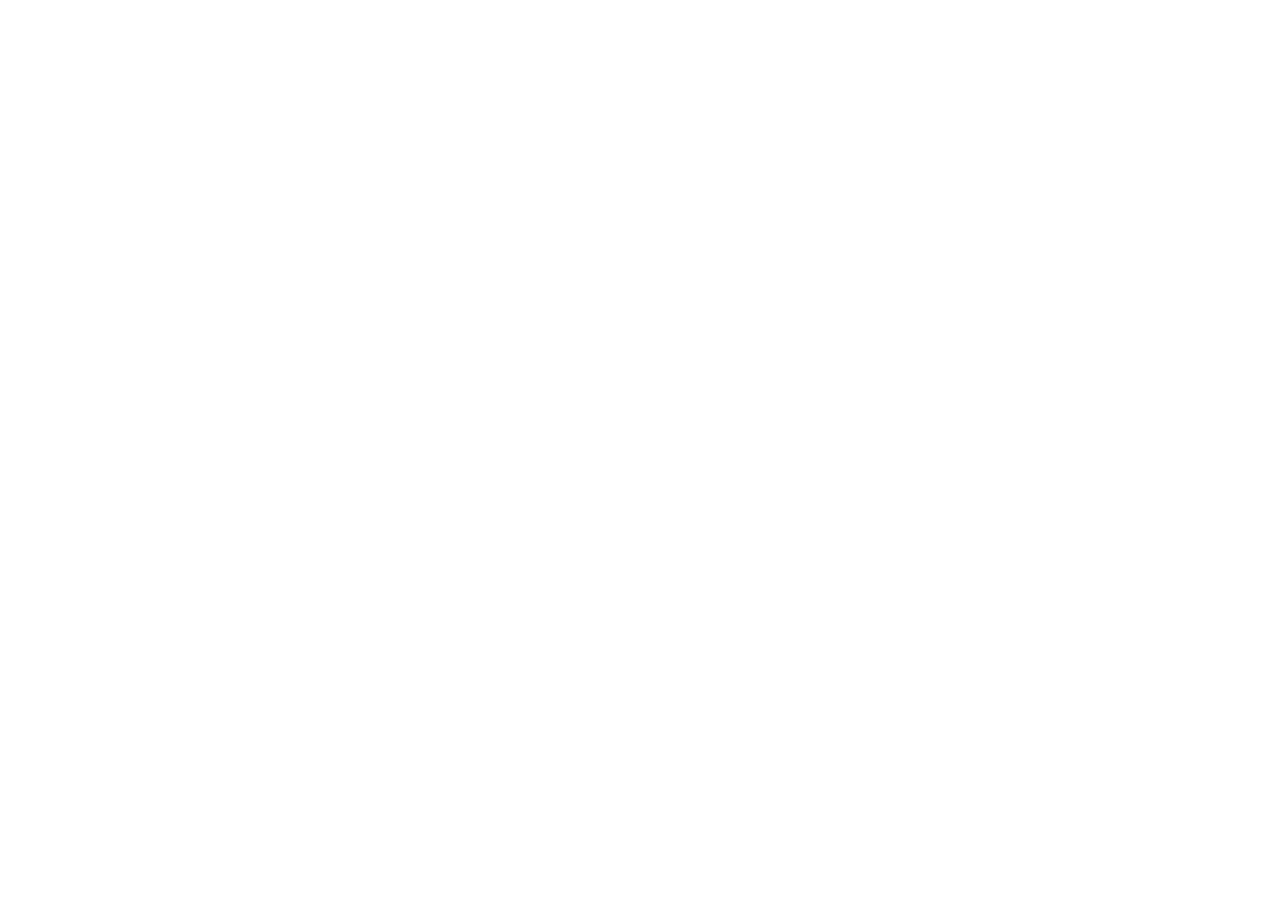
==== index.html @ 4286b196 "commit structure scalable" ====
<!DOCTYPE html>
<html lang="en">
<head>
    <meta charset="UTF-8">
    <meta name="refresh" content="0;" url="src/pages/index.html" />
    <meta name="viewport" content="width=device-width, initial-scale=1.0" />
    <title>Marcos Freitas</title>
</head>
<body>
    
</body>
</html>
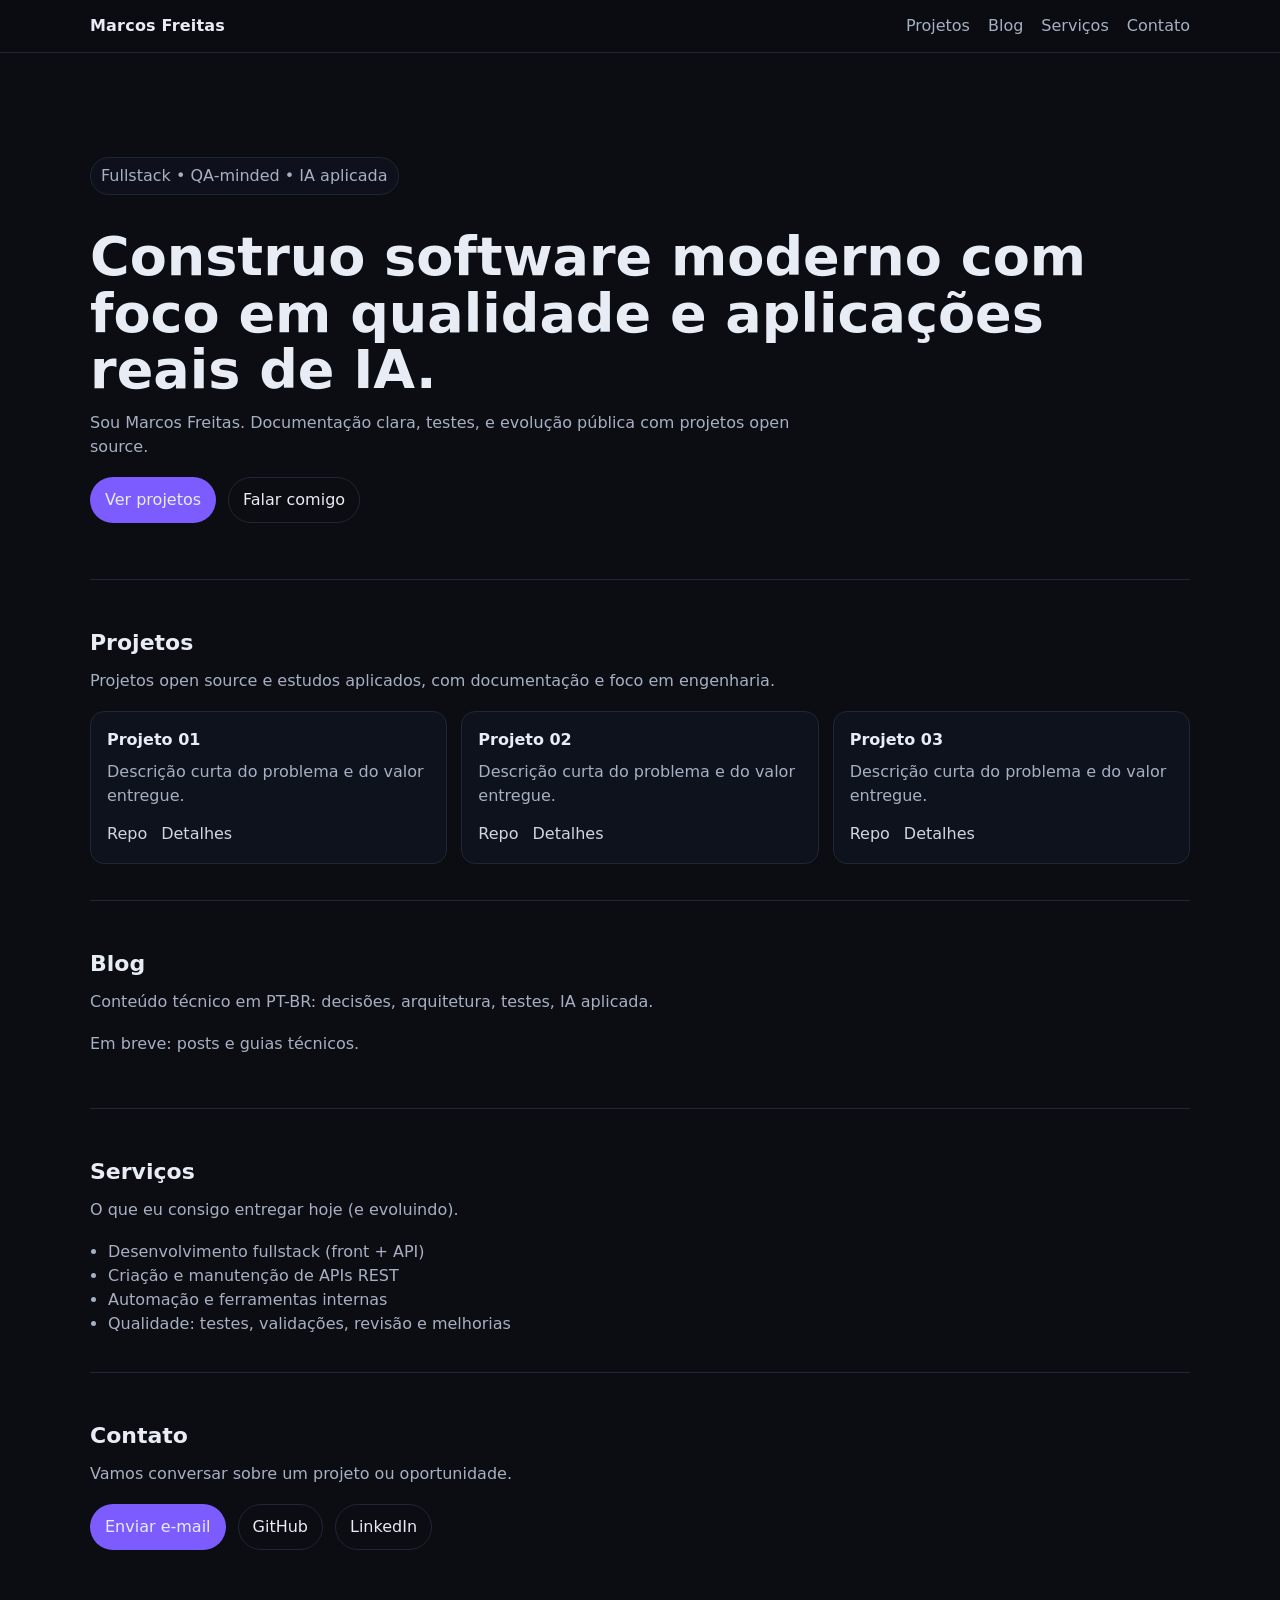
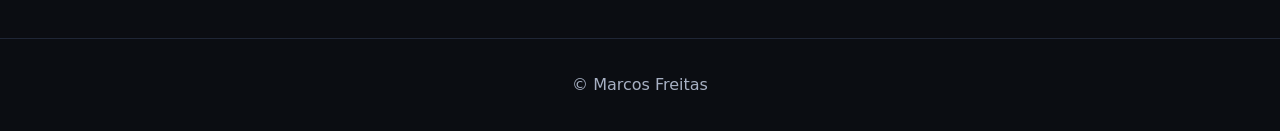
==== commit 602f60bf: "subinda de versao com nginx configurado" ====
--- a/index.html
+++ b/index.html
@@ -1,23 +1,120 @@
-<!DOCTYPE html>
-<html lang="en">
-<head>
-    <meta charset="UTF-8">
-    <meta name="refresh" content="0;" url="src/pages/index.html" />
+<!doctype html>
+<html lang="pt-br">
+  <head>
+    <meta charset="UTF-8" />
     <meta name="viewport" content="width=device-width, initial-scale=1.0" />
     <title>Marcos Freitas</title>
-</head>
-<body>
-    
-</body>
+
+    <!-- Estilos globais -->
+    <link rel="stylesheet" href="src/styles/main.css" />
+  </head>
+
+  <body>
+    <!-- Topo do site -->
+    <header class="site-header">
+      <nav class="nav">
+        <a class="brand" href="./index.html">Marcos Freitas</a>
+
+        <ul class="nav-links">
+          <li><a href="#projetos">Projetos</a></li>
+          <li><a href="#blog">Blog</a></li>
+          <li><a href="#servicos">Serviços</a></li>
+          <li><a href="#contato">Contato</a></li>
+        </ul>
+      </nav>
+    </header>
+
+    <main class="container">
+      <!-- Hero -->
+      <section class="hero">
+        <p class="tag">Fullstack • QA-minded • IA aplicada</p>
+
+        <h1 class="hero-title">
+          Construo software moderno com foco em qualidade e aplicações reais de IA.
+        </h1>
+
+        <p class="hero-subtitle">
+          Sou Marcos Freitas. Documentação clara, testes, e evolução pública com projetos open source.
+        </p>
+
+        <div class="hero-actions">
+          <a class="btn primary" href="#projetos">Ver projetos</a>
+          <a class="btn ghost" href="#contato">Falar comigo</a>
+        </div>
+      </section>
+
+      <!-- Projetos -->
+      <section id="projetos" class="section">
+        <h2>Projetos</h2>
+        <p class="section-lead">Projetos open source e estudos aplicados, com documentação e foco em engenharia.</p>
+
+        <div class="grid">
+          <article class="card">
+            <h3>Projeto 01</h3>
+            <p>Descrição curta do problema e do valor entregue.</p>
+            <div class="card-footer">
+              <a href="#" class="link">Repo</a>
+              <a href="#" class="link">Detalhes</a>
+            </div>
+          </article>
+
+          <article class="card">
+            <h3>Projeto 02</h3>
+            <p>Descrição curta do problema e do valor entregue.</p>
+            <div class="card-footer">
+              <a href="#" class="link">Repo</a>
+              <a href="#" class="link">Detalhes</a>
+            </div>
+          </article>
+
+          <article class="card">
+            <h3>Projeto 03</h3>
+            <p>Descrição curta do problema e do valor entregue.</p>
+            <div class="card-footer">
+              <a href="#" class="link">Repo</a>
+              <a href="#" class="link">Detalhes</a>
+            </div>
+          </article>
+        </div>
+      </section>
+
+      <!-- Blog -->
+      <section id="blog" class="section">
+        <h2>Blog</h2>
+        <p class="section-lead">Conteúdo técnico em PT-BR: decisões, arquitetura, testes, IA aplicada.</p>
+        <p class="muted">Em breve: posts e guias técnicos.</p>
+      </section>
+
+      <!-- Serviços -->
+      <section id="servicos" class="section">
+        <h2>Serviços</h2>
+        <p class="section-lead">O que eu consigo entregar hoje (e evoluindo).</p>
+
+        <ul class="bullets">
+          <li>Desenvolvimento fullstack (front + API)</li>
+          <li>Criação e manutenção de APIs REST</li>
+          <li>Automação e ferramentas internas</li>
+          <li>Qualidade: testes, validações, revisão e melhorias</li>
+        </ul>
+      </section>
+
+      <!-- Contato -->
+      <section id="contato" class="section">
+        <h2>Contato</h2>
+        <p class="section-lead">Vamos conversar sobre um projeto ou oportunidade.</p>
+
+        <div class="contact">
+          <a class="btn primary" href="mailto:SEU_EMAIL_AQUI">Enviar e-mail</a>
+          <a class="btn ghost" href="https://github.com/Marcosdev03" target="_blank" rel="noreferrer">GitHub</a>
+          <a class="btn ghost" href="https://www.linkedin.com/" target="_blank" rel="noreferrer">LinkedIn</a>
+        </div>
+      </section>
+    </main>
+
+    <footer class="site-footer">
+      <p>© <span id="year"></span> Marcos Freitas</p>
+    </footer>
+
+    <script src="../scripts/main.js"></script>
+  </body>
 </html>
-
-
-
-
-
-
-
-
-
-
-
--- a/src/styles/main.css
+++ b/src/styles/main.css
@@ -0,0 +1,215 @@
+:root {
+  --bg: #0b0d12;
+  --panel: #111522;
+  --text: #e8ecf5;
+  --muted: #a7b0c3;
+  --border: #1f2636;
+
+  --primary: #7c5cff;
+
+  --radius: 14px;
+  --max: 1100px;
+}
+
+* {
+  box-sizing: border-box;
+}
+
+html,
+body {
+  height: 100%;
+}
+
+body {
+  margin: 0;
+  font-family: ui-sans-serif, system-ui, -apple-system, Segoe UI, Roboto, Arial, "Noto Sans", "Helvetica Neue",
+    sans-serif;
+  background: var(--bg);
+  color: var(--text);
+  line-height: 1.5;
+}
+
+a {
+  color: inherit;
+  text-decoration: none;
+}
+
+.container {
+  width: min(var(--max), 92%);
+  margin: 0 auto;
+  padding: 32px 0 80px;
+}
+
+.site-header {
+  position: sticky;
+  top: 0;
+  background: rgba(11, 13, 18, 0.7);
+  border-bottom: 1px solid var(--border);
+  backdrop-filter: blur(10px);
+}
+
+.nav {
+  width: min(var(--max), 92%);
+  margin: 0 auto;
+  display: flex;
+  align-items: center;
+  justify-content: space-between;
+  padding: 14px 0;
+}
+
+.brand {
+  font-weight: 700;
+  letter-spacing: 0.2px;
+}
+
+.nav-links {
+  list-style: none;
+  display: flex;
+  gap: 18px;
+  margin: 0;
+  padding: 0;
+}
+
+.nav-links a {
+  color: var(--muted);
+}
+
+.nav-links a:hover {
+  color: var(--text);
+}
+
+.hero {
+  padding: 56px 0 28px;
+}
+
+.tag {
+  display: inline-block;
+  padding: 6px 10px;
+  border: 1px solid var(--border);
+  border-radius: 999px;
+  color: var(--muted);
+  background: rgba(17, 21, 34, 0.6);
+}
+
+.hero-title {
+  font-size: clamp(32px, 5vw, 54px);
+  line-height: 1.05;
+  margin: 18px 0 12px;
+}
+
+.hero-subtitle {
+  max-width: 70ch;
+  color: var(--muted);
+  margin: 0 0 18px;
+}
+
+.hero-actions {
+  display: flex;
+  gap: 12px;
+  flex-wrap: wrap;
+}
+
+.section {
+  padding: 46px 0 8px;
+  border-top: 1px solid var(--border);
+  margin-top: 28px;
+}
+
+.section h2 {
+  margin: 0 0 10px;
+  font-size: 22px;
+}
+
+.section-lead {
+  margin: 0 0 18px;
+  color: var(--muted);
+}
+
+.grid {
+  display: grid;
+  grid-template-columns: repeat(3, 1fr);
+  gap: 14px;
+}
+
+.card {
+  background: rgba(17, 21, 34, 0.7);
+  border: 1px solid var(--border);
+  border-radius: var(--radius);
+  padding: 16px;
+  min-height: 130px;
+}
+
+.card h3 {
+  margin: 0 0 8px;
+  font-size: 16px;
+}
+
+.card p {
+  margin: 0;
+  color: var(--muted);
+}
+
+.card-footer {
+  display: flex;
+  gap: 14px;
+  margin-top: 14px;
+}
+
+.link {
+  color: var(--text);
+  opacity: 0.9;
+  border-bottom: 1px solid transparent;
+}
+
+.link:hover {
+  border-bottom-color: var(--primary);
+}
+
+.btn {
+  display: inline-flex;
+  align-items: center;
+  justify-content: center;
+  padding: 10px 14px;
+  border-radius: 999px;
+  border: 1px solid var(--border);
+  background: transparent;
+  color: var(--text);
+}
+
+.btn.primary {
+  background: var(--primary);
+  border-color: transparent;
+}
+
+.btn.ghost:hover {
+  border-color: var(--primary);
+}
+
+.bullets {
+  margin: 0;
+  padding-left: 18px;
+  color: var(--muted);
+}
+
+.muted {
+  color: var(--muted);
+}
+
+.contact {
+  display: flex;
+  gap: 12px;
+  flex-wrap: wrap;
+}
+
+.site-footer {
+  border-top: 1px solid var(--border);
+  padding: 18px 0;
+  color: var(--muted);
+  text-align: center;
+}
+
+@media (max-width: 900px) {
+  .grid {
+    grid-template-columns: 1fr;
+  }
+}
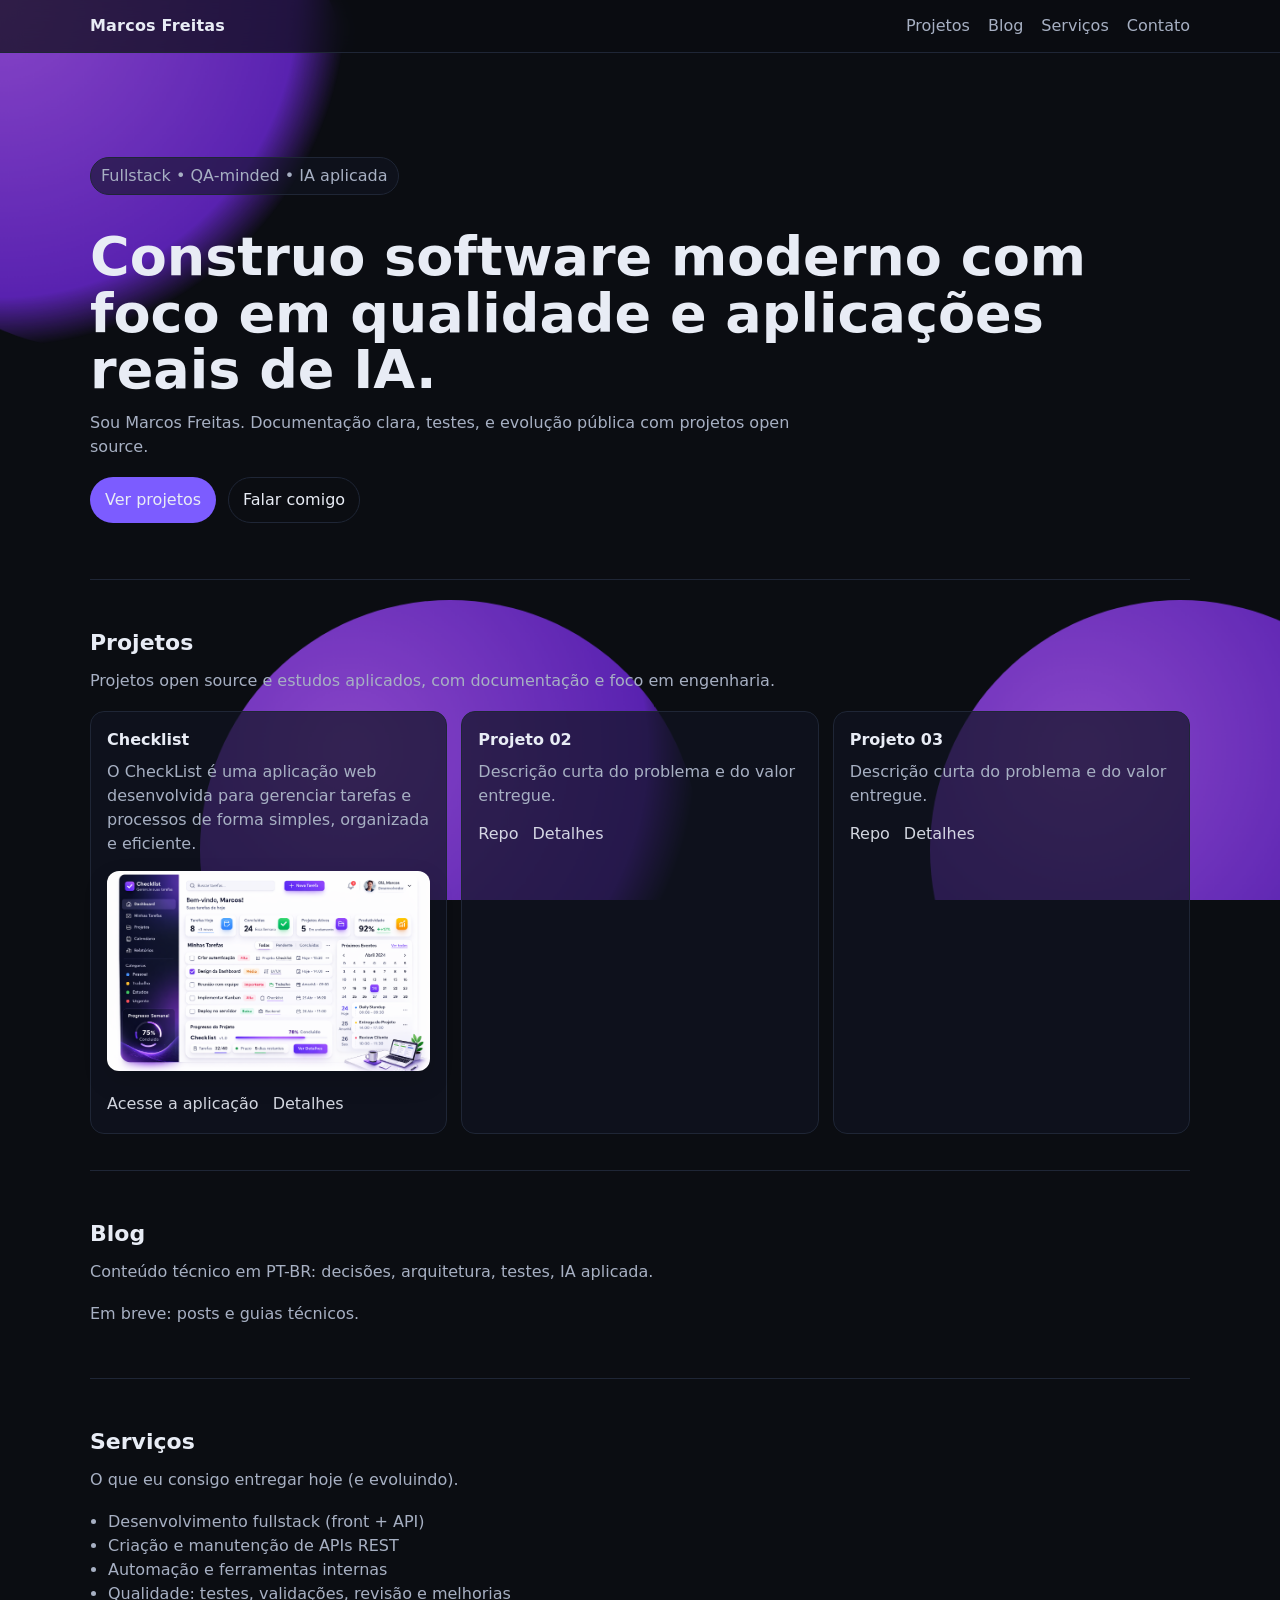
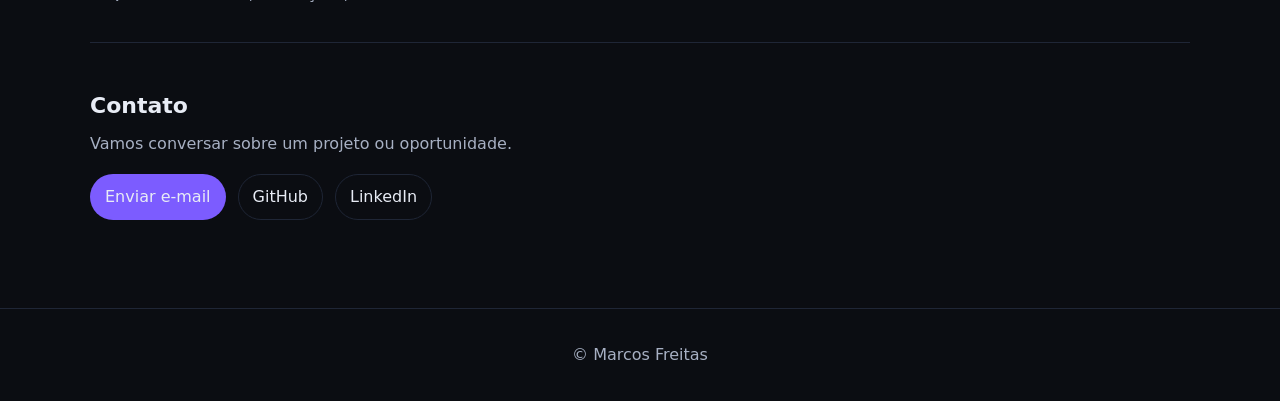
==== commit 489f6b54: "subindo painel dinâmico" ====
--- a/index.html
+++ b/index.html
@@ -1,120 +1,138 @@
 <!doctype html>
 <html lang="pt-br">
-  <head>
-    <meta charset="UTF-8" />
-    <meta name="viewport" content="width=device-width, initial-scale=1.0" />
-    <title>Marcos Freitas</title>
 
-    <!-- Estilos globais -->
-    <link rel="stylesheet" href="src/styles/main.css" />
-  </head>
+<head>
+  <meta charset="UTF-8" />
+  <meta name="viewport" content="width=device-width, initial-scale=1.0" />
+  <title>Marcos Freitas</title>
 
-  <body>
-    <!-- Topo do site -->
-    <header class="site-header">
-      <nav class="nav">
-        <a class="brand" href="./index.html">Marcos Freitas</a>
+  <!-- Estilos globais -->
+  <link rel="stylesheet" href="src/styles/main.css" />
+</head>
 
-        <ul class="nav-links">
-          <li><a href="#projetos">Projetos</a></li>
-          <li><a href="#blog">Blog</a></li>
-          <li><a href="#servicos">Serviços</a></li>
-          <li><a href="#contato">Contato</a></li>
-        </ul>
-      </nav>
-    </header>
+<body>
 
-    <main class="container">
-      <!-- Hero -->
-      <section class="hero">
-        <p class="tag">Fullstack • QA-minded • IA aplicada</p>
+  <!-- Fundo animado -->
+  <div class="bg-blobs" aria-hidden="true">
+    <span class="blob blob-1"></span>
+    <span class="blob blob-2"></span>
+    <span class="blob blob-3"></span>
+  </div>
 
-        <h1 class="hero-title">
-          Construo software moderno com foco em qualidade e aplicações reais de IA.
-        </h1>
+  <!-- Topo do site -->
+  <header class="site-header">
+    <nav class="nav">
+      <a class="brand" href="./index.html">Marcos Freitas</a>
 
-        <p class="hero-subtitle">
-          Sou Marcos Freitas. Documentação clara, testes, e evolução pública com projetos open source.
-        </p>
+      <ul class="nav-links">
+        <li><a href="#projetos">Projetos</a></li>
+        <li><a href="#blog">Blog</a></li>
+        <li><a href="#servicos">Serviços</a></li>
+        <li><a href="#contato">Contato</a></li>
+      </ul>
+    </nav>
+  </header>
 
-        <div class="hero-actions">
-          <a class="btn primary" href="#projetos">Ver projetos</a>
-          <a class="btn ghost" href="#contato">Falar comigo</a>
-        </div>
-      </section>
+  <main class="container">
+    <!-- Hero -->
+    <section class="hero">
+      <p class="tag">Fullstack • QA-minded • IA aplicada</p>
 
-      <!-- Projetos -->
-      <section id="projetos" class="section">
-        <h2>Projetos</h2>
-        <p class="section-lead">Projetos open source e estudos aplicados, com documentação e foco em engenharia.</p>
+      <h1 class="hero-title">
+        Construo software moderno com foco em qualidade e aplicações reais de IA.
+      </h1>
 
-        <div class="grid">
-          <article class="card">
-            <h3>Projeto 01</h3>
-            <p>Descrição curta do problema e do valor entregue.</p>
-            <div class="card-footer">
-              <a href="#" class="link">Repo</a>
-              <a href="#" class="link">Detalhes</a>
-            </div>
-          </article>
+      <p class="hero-subtitle">
+        Sou Marcos Freitas. Documentação clara, testes, e evolução pública com projetos open source.
+      </p>
 
-          <article class="card">
-            <h3>Projeto 02</h3>
-            <p>Descrição curta do problema e do valor entregue.</p>
-            <div class="card-footer">
-              <a href="#" class="link">Repo</a>
-              <a href="#" class="link">Detalhes</a>
-            </div>
-          </article>
+      <div class="hero-actions">
+        <a class="btn primary" href="#projetos">Ver projetos</a>
+        <a class="btn ghost" href="#contato">Falar comigo</a>
+      </div>
+    </section>
 
-          <article class="card">
-            <h3>Projeto 03</h3>
-            <p>Descrição curta do problema e do valor entregue.</p>
-            <div class="card-footer">
-              <a href="#" class="link">Repo</a>
-              <a href="#" class="link">Detalhes</a>
-            </div>
-          </article>
-        </div>
-      </section>
+    <!-- Projetos -->
+    <section id="projetos" class="section">
+      <h2>Projetos</h2>
+      <p class="section-lead">Projetos open source e estudos aplicados, com documentação e foco em engenharia.</p>
 
-      <!-- Blog -->
-      <section id="blog" class="section">
-        <h2>Blog</h2>
-        <p class="section-lead">Conteúdo técnico em PT-BR: decisões, arquitetura, testes, IA aplicada.</p>
-        <p class="muted">Em breve: posts e guias técnicos.</p>
-      </section>
+      <div class="grid">
+        <article class="card">
+          <h3>Checklist</h3>
 
-      <!-- Serviços -->
-      <section id="servicos" class="section">
-        <h2>Serviços</h2>
-        <p class="section-lead">O que eu consigo entregar hoje (e evoluindo).</p>
+          <p>
+            O CheckList é uma aplicação web desenvolvida para gerenciar tarefas e processos de forma simples, organizada
+            e eficiente.
+          </p>
 
-        <ul class="bullets">
-          <li>Desenvolvimento fullstack (front + API)</li>
-          <li>Criação e manutenção de APIs REST</li>
-          <li>Automação e ferramentas internas</li>
-          <li>Qualidade: testes, validações, revisão e melhorias</li>
-        </ul>
-      </section>
+          <!-- IMAGEM AQUI -->
+          <img src="./assets/checklist.png" alt="Preview da aplicação Checklist" class="card-image">
 
-      <!-- Contato -->
-      <section id="contato" class="section">
-        <h2>Contato</h2>
-        <p class="section-lead">Vamos conversar sobre um projeto ou oportunidade.</p>
+          <div class="card-footer">
+            <a href="https://checklists.tech/login" class="link">Acesse a aplicação</a>
+            <a href="#" class="link">Detalhes</a>
+          </div>
+        </article>
 
-        <div class="contact">
-          <a class="btn primary" href="mailto:SEU_EMAIL_AQUI">Enviar e-mail</a>
-          <a class="btn ghost" href="https://github.com/Marcosdev03" target="_blank" rel="noreferrer">GitHub</a>
-          <a class="btn ghost" href="https://www.linkedin.com/" target="_blank" rel="noreferrer">LinkedIn</a>
-        </div>
-      </section>
-    </main>
+        <article class="card">
+          <h3>Projeto 02</h3>
+          <p>Descrição curta do problema e do valor entregue.</p>
+          <div class="card-footer">
+            <a href="#" class="link">Repo</a>
+            <a href="#" class="link">Detalhes</a>
+          </div>
+        </article>
 
-    <footer class="site-footer">
-      <p>© <span id="year"></span> Marcos Freitas</p>
-    </footer>
+        <article class="card">
+          <h3>Projeto 03</h3>
+          <p>Descrição curta do problema e do valor entregue.</p>
+          <div class="card-footer">
+            <a href="#" class="link">Repo</a>
+            <a href="#" class="link">Detalhes</a>
+          </div>
+        </article>
+      </div>
+    </section>
 
-    <script src="../scripts/main.js"></script>
-  </body>
-</html>
+    <!-- Blog -->
+    <section id="blog" class="section">
+      <h2>Blog</h2>
+      <p class="section-lead">Conteúdo técnico em PT-BR: decisões, arquitetura, testes, IA aplicada.</p>
+      <p class="muted">Em breve: posts e guias técnicos.</p>
+    </section>
+
+    <!-- Serviços -->
+    <section id="servicos" class="section">
+      <h2>Serviços</h2>
+      <p class="section-lead">O que eu consigo entregar hoje (e evoluindo).</p>
+
+      <ul class="bullets">
+        <li>Desenvolvimento fullstack (front + API)</li>
+        <li>Criação e manutenção de APIs REST</li>
+        <li>Automação e ferramentas internas</li>
+        <li>Qualidade: testes, validações, revisão e melhorias</li>
+      </ul>
+    </section>
+
+    <!-- Contato -->
+    <section id="contato" class="section">
+      <h2>Contato</h2>
+      <p class="section-lead">Vamos conversar sobre um projeto ou oportunidade.</p>
+
+      <div class="contact">
+        <a class="btn primary" href="mailto:SEU_EMAIL_AQUI">Enviar e-mail</a>
+        <a class="btn ghost" href="https://github.com/Marcosdev03" target="_blank" rel="noreferrer">GitHub</a>
+        <a class="btn ghost" href="https://www.linkedin.com/" target="_blank" rel="noreferrer">LinkedIn</a>
+      </div>
+    </section>
+  </main>
+
+  <footer class="site-footer">
+    <p>© <span id="year"></span> Marcos Freitas</p>
+  </footer>
+
+  <script src="../scripts/main.js"></script>
+</body>
+
+</html>
--- a/src/styles/main.css
+++ b/src/styles/main.css
@@ -153,6 +153,20 @@
   display: flex;
   gap: 14px;
   margin-top: 14px;
+}
+
+.card-image {
+  width: 100%;
+  max-height: 200px;
+  object-fit: cover;
+  border-radius: 12px;
+  margin-top: 15px;
+  box-shadow: 0 10px 25px rgba(0, 0, 0, 0.15);
+  transition: transform 0.3s ease;
+}
+
+.card:hover .card-image {
+  transform: scale(1.03);
 }
 
 .link {
@@ -213,3 +227,95 @@
     grid-template-columns: 1fr;
   }
 }
+
+.bg-blobs {
+  position: fixed;
+  inset: 0;
+  overflow: hidden;
+  z-index: -1;
+}
+
+/* BOLAS */
+.blob {
+  position: absolute;
+  width: 500px;
+  height: 500px;
+  border-radius: 999px;
+
+  background: radial-gradient(circle at 30% 30%,
+      #a855f7,
+      #6d28d9 60%,
+      transparent 70%);
+
+  opacity: 0.8;
+  mix-blend-mode: screen;
+
+  animation:
+    float 18s ease-in-out infinite alternate,
+    colorShift 20s linear infinite;
+
+  will-change: transform, filter;
+}
+
+/* POSIÇÕES */
+.blob-1 {
+  top: -150px;
+  left: -150px;
+}
+
+.blob-2 {
+  bottom: -200px;
+  left: 200px;
+  animation-duration: 22s, 24s;
+}
+
+.blob-3 {
+  bottom: -200px;
+  right: -150px;
+  animation-duration: 26s, 28s;
+}
+
+/* MOVIMENTO + ROTAÇÃO */
+@keyframes float {
+  0% {
+    transform: translate(0, 0) scale(1) rotate(0deg);
+  }
+
+  50% {
+    transform: translate(100px, -60px) scale(1.12) rotate(180deg);
+  }
+
+  100% {
+    transform: translate(-60px, 80px) scale(1.05) rotate(360deg);
+  }
+}
+
+/* MUDANÇA DE COR SUAVE */
+@keyframes colorShift {
+  0% {
+    filter: blur(70px) hue-rotate(0deg);
+  }
+
+  25% {
+    filter: blur(70px) hue-rotate(60deg);
+  }
+
+  50% {
+    filter: blur(70px) hue-rotate(140deg);
+  }
+
+  75% {
+    filter: blur(70px) hue-rotate(220deg);
+  }
+
+  100% {
+    filter: blur(70px) hue-rotate(320deg);
+  }
+}
+
+/* ACESSIBILIDADE */
+@media (prefers-reduced-motion: reduce) {
+  .blob {
+    animation: none;
+  }
+}
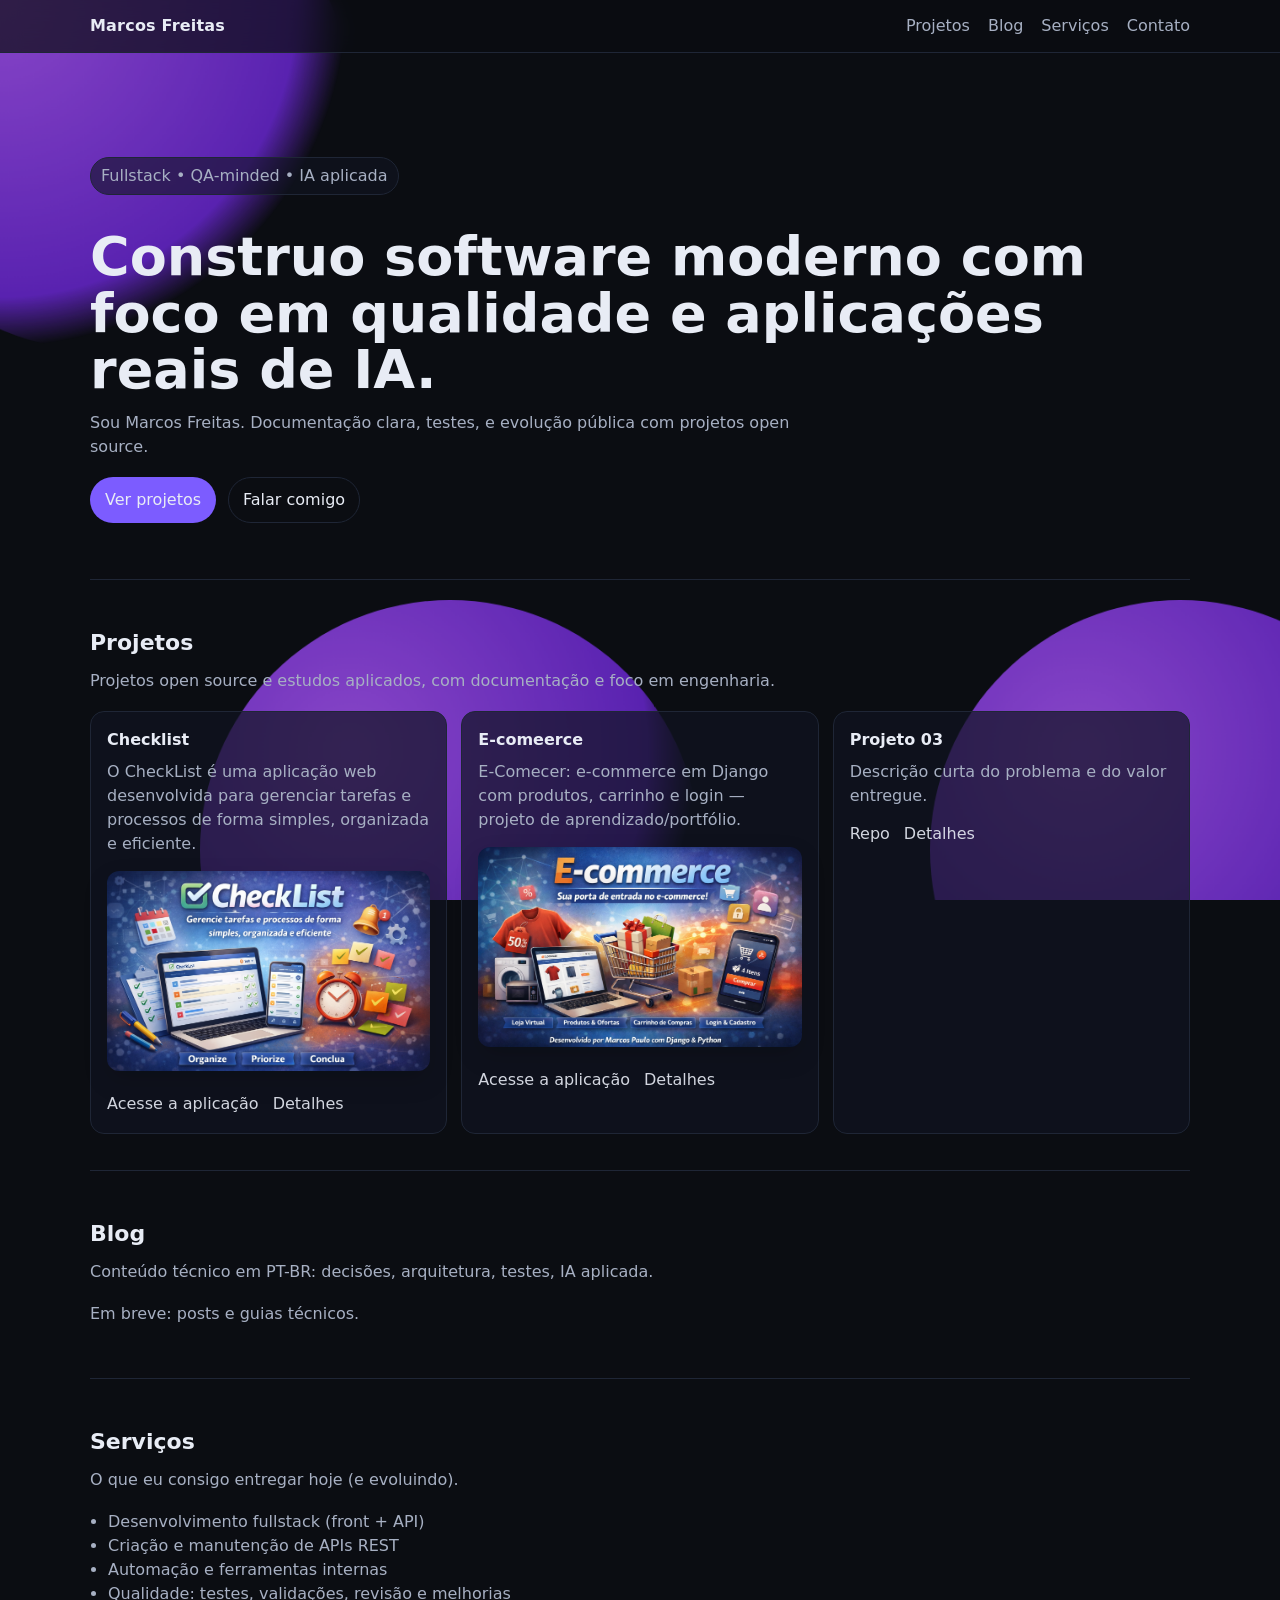
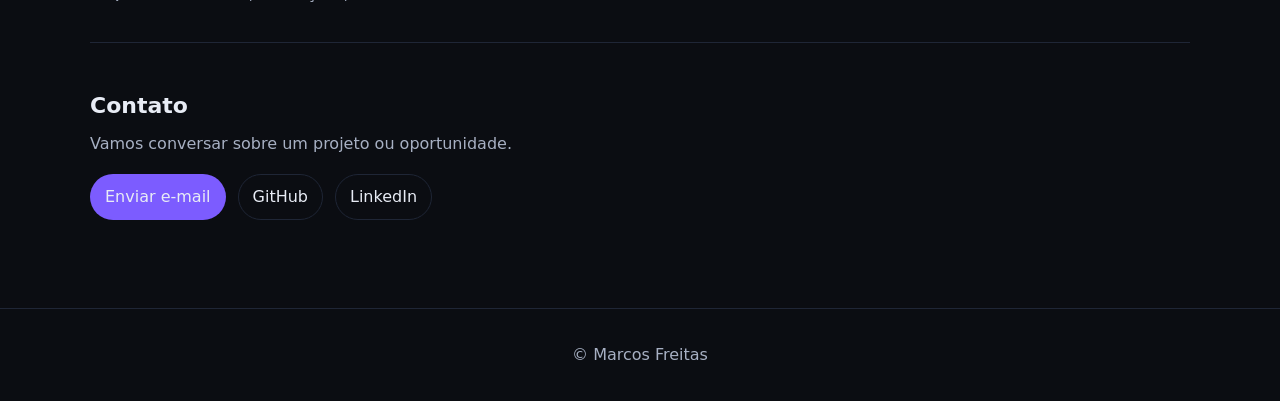
==== commit ae3101ea: "Atualiza portfolio com projetos e assets" ====
--- a/index.html
+++ b/index.html
@@ -67,19 +67,27 @@
           </p>
 
           <!-- IMAGEM AQUI -->
-          <img src="./assets/checklist.png" alt="Preview da aplicação Checklist" class="card-image">
+          <img src="./assets/ checklist.png" alt="Preview da aplicação Checklist" class="card-image">
 
           <div class="card-footer">
-            <a href="https://checklists.tech/login" class="link">Acesse a aplicação</a>
+            <a href="https://checklists.tech/login" class="link" target="_blank" rel="noopener noreferrer">Acesse a
+              aplicação</a>
             <a href="#" class="link">Detalhes</a>
           </div>
         </article>
 
         <article class="card">
-          <h3>Projeto 02</h3>
-          <p>Descrição curta do problema e do valor entregue.</p>
+          <h3>E-comeerce</h3>
+          <p>
+            E-Comecer: e-commerce em Django com produtos,
+            carrinho e login — projeto de aprendizado/portfólio.
+          </p>
+
+          <img src="./assets/e-commerce.png" alt="Preview da aplicação E-Comecer" class="card-image">
+
           <div class="card-footer">
-            <a href="#" class="link">Repo</a>
+            <a href="https://marcosfreitas.dev/ecomecer/" class="link" target="_blank" rel="noopener noreferrer">Acesse
+              a aplicação</a>
             <a href="#" class="link">Detalhes</a>
           </div>
         </article>
@@ -88,7 +96,8 @@
           <h3>Projeto 03</h3>
           <p>Descrição curta do problema e do valor entregue.</p>
           <div class="card-footer">
-            <a href="#" class="link">Repo</a>
+            <a href="https://marcosfreitas.dev/ecomecer/" class="link" target="_blank"
+              rel="noopener noreferrer">Repo</a>
             <a href="#" class="link">Detalhes</a>
           </div>
         </article>
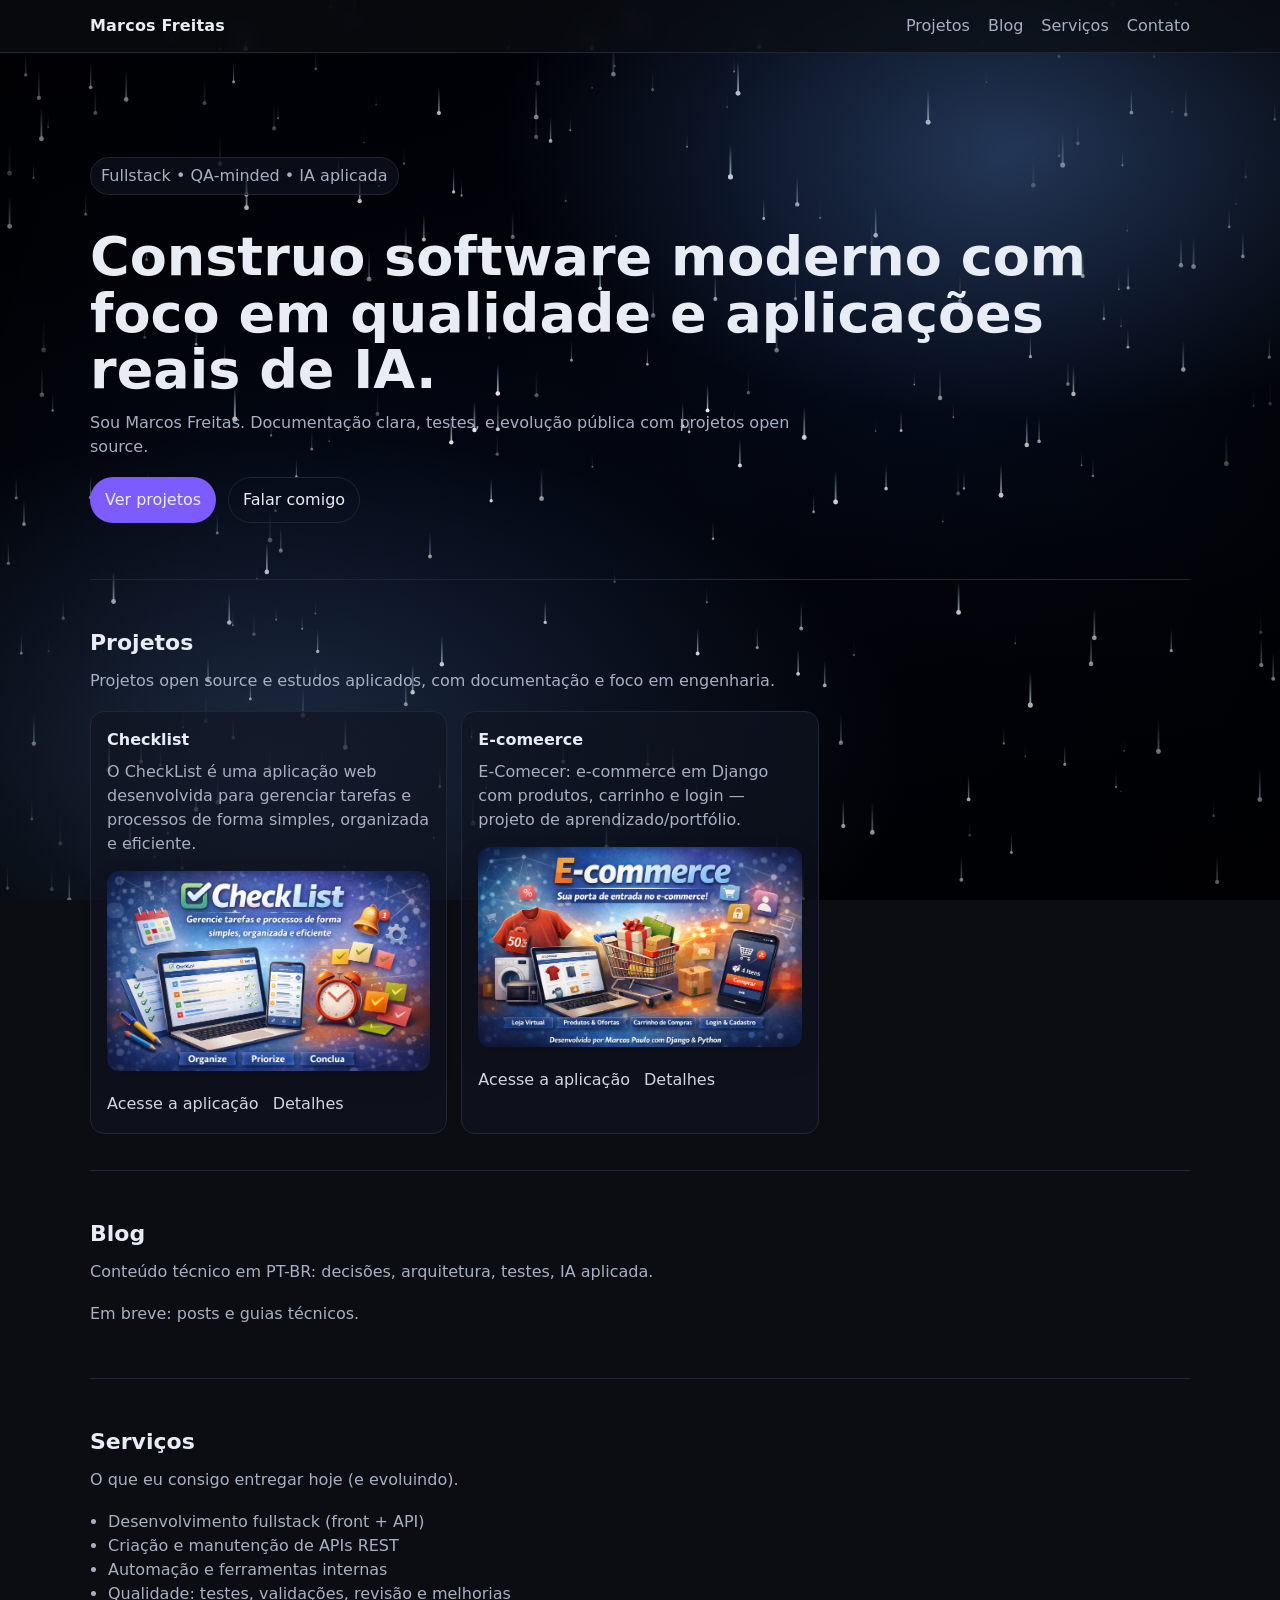
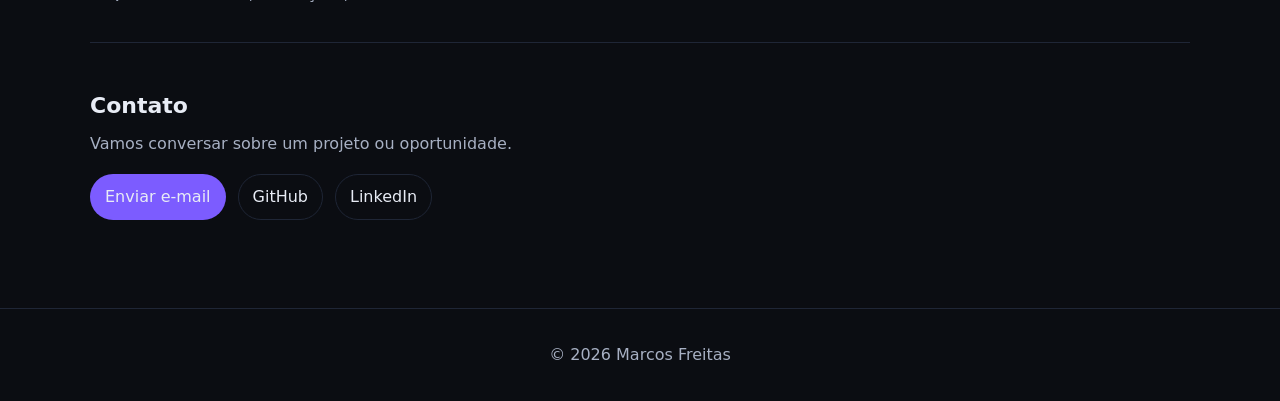
==== commit 95eaf7aa: "feat: adiciona compose local e fundo galaxia animado" ====
--- a/index.html
+++ b/index.html
@@ -6,17 +6,16 @@
   <meta name="viewport" content="width=device-width, initial-scale=1.0" />
   <title>Marcos Freitas</title>
 
-  <!-- Estilos globais -->
+  <!-- Estilos globais. -->
   <link rel="stylesheet" href="src/styles/main.css" />
 </head>
 
 <body>
 
-  <!-- Fundo animado -->
-  <div class="bg-blobs" aria-hidden="true">
-    <span class="blob blob-1"></span>
-    <span class="blob blob-2"></span>
-    <span class="blob blob-3"></span>
+  <!-- Fundo galaxia -->
+  <div class="bg-galaxy" aria-hidden="true">
+    <canvas id="starfield"></canvas>
+    <span class="galaxy-vignette"></span>
   </div>
 
   <!-- Topo do site -->
@@ -92,15 +91,7 @@
           </div>
         </article>
 
-        <article class="card">
-          <h3>Projeto 03</h3>
-          <p>Descrição curta do problema e do valor entregue.</p>
-          <div class="card-footer">
-            <a href="https://marcosfreitas.dev/ecomecer/" class="link" target="_blank"
-              rel="noopener noreferrer">Repo</a>
-            <a href="#" class="link">Detalhes</a>
-          </div>
-        </article>
+
       </div>
     </section>
 
@@ -130,7 +121,7 @@
       <p class="section-lead">Vamos conversar sobre um projeto ou oportunidade.</p>
 
       <div class="contact">
-        <a class="btn primary" href="mailto:SEU_EMAIL_AQUI">Enviar e-mail</a>
+        <a class="btn primary" href="mailto:sdfreitass7@gmail.com">Enviar e-mail</a>
         <a class="btn ghost" href="https://github.com/Marcosdev03" target="_blank" rel="noreferrer">GitHub</a>
         <a class="btn ghost" href="https://www.linkedin.com/" target="_blank" rel="noreferrer">LinkedIn</a>
       </div>
@@ -141,7 +132,7 @@
     <p>© <span id="year"></span> Marcos Freitas</p>
   </footer>
 
-  <script src="../scripts/main.js"></script>
+  <script src="src/scripts/main.js"></script>
 </body>
 
 </html>
--- a/src/styles/main.css
+++ b/src/styles/main.css
@@ -27,6 +27,8 @@
   background: var(--bg);
   color: var(--text);
   line-height: 1.5;
+  position: relative;
+  overflow-x: hidden;
 }
 
 a {
@@ -46,6 +48,7 @@
   background: rgba(11, 13, 18, 0.7);
   border-bottom: 1px solid var(--border);
   backdrop-filter: blur(10px);
+  z-index: 5;
 }
 
 .nav {
@@ -216,6 +219,8 @@
 }
 
 .site-footer {
+  position: relative;
+  z-index: 1;
   border-top: 1px solid var(--border);
   padding: 18px 0;
   color: var(--muted);
@@ -228,94 +233,43 @@
   }
 }
 
-.bg-blobs {
+.bg-galaxy {
   position: fixed;
   inset: 0;
   overflow: hidden;
-  z-index: -1;
-}
-
-/* BOLAS */
-.blob {
+  z-index: 0;
+  pointer-events: none;
+  background:
+    radial-gradient(1400px 900px at 80% -10%, rgba(67, 104, 178, 0.36), transparent 62%),
+    radial-gradient(1100px 800px at 15% 110%, rgba(80, 146, 255, 0.24), transparent 66%),
+    linear-gradient(180deg, #000 0%, #03040a 50%, #000 100%);
+}
+
+.container {
+  position: relative;
+  z-index: 1;
+}
+
+#starfield {
+  width: 100%;
+  height: 100%;
   position: absolute;
-  width: 500px;
-  height: 500px;
-  border-radius: 999px;
-
-  background: radial-gradient(circle at 30% 30%,
-      #a855f7,
-      #6d28d9 60%,
-      transparent 70%);
-
-  opacity: 0.8;
-  mix-blend-mode: screen;
-
-  animation:
-    float 18s ease-in-out infinite alternate,
-    colorShift 20s linear infinite;
-
-  will-change: transform, filter;
-}
-
-/* POSIÇÕES */
-.blob-1 {
-  top: -150px;
-  left: -150px;
-}
-
-.blob-2 {
-  bottom: -200px;
-  left: 200px;
-  animation-duration: 22s, 24s;
-}
-
-.blob-3 {
-  bottom: -200px;
-  right: -150px;
-  animation-duration: 26s, 28s;
-}
-
-/* MOVIMENTO + ROTAÇÃO */
-@keyframes float {
-  0% {
-    transform: translate(0, 0) scale(1) rotate(0deg);
-  }
-
-  50% {
-    transform: translate(100px, -60px) scale(1.12) rotate(180deg);
-  }
-
-  100% {
-    transform: translate(-60px, 80px) scale(1.05) rotate(360deg);
-  }
-}
-
-/* MUDANÇA DE COR SUAVE */
-@keyframes colorShift {
-  0% {
-    filter: blur(70px) hue-rotate(0deg);
-  }
-
-  25% {
-    filter: blur(70px) hue-rotate(60deg);
-  }
-
-  50% {
-    filter: blur(70px) hue-rotate(140deg);
-  }
-
-  75% {
-    filter: blur(70px) hue-rotate(220deg);
-  }
-
-  100% {
-    filter: blur(70px) hue-rotate(320deg);
-  }
-}
-
-/* ACESSIBILIDADE */
+  inset: 0;
+  display: block;
+}
+
+.galaxy-vignette {
+  position: absolute;
+  inset: 0;
+  background:
+    radial-gradient(800px 420px at 80% 16%, rgba(112, 170, 255, 0.22), transparent 66%),
+    radial-gradient(900px 460px at 22% 84%, rgba(130, 180, 255, 0.16), transparent 70%),
+    radial-gradient(circle at center, transparent 0%, rgba(0, 0, 0, 0.38) 72%, rgba(0, 0, 0, 0.7) 100%);
+}
+
 @media (prefers-reduced-motion: reduce) {
-  .blob {
-    animation: none;
+
+  #starfield {
+    display: none;
   }
 }
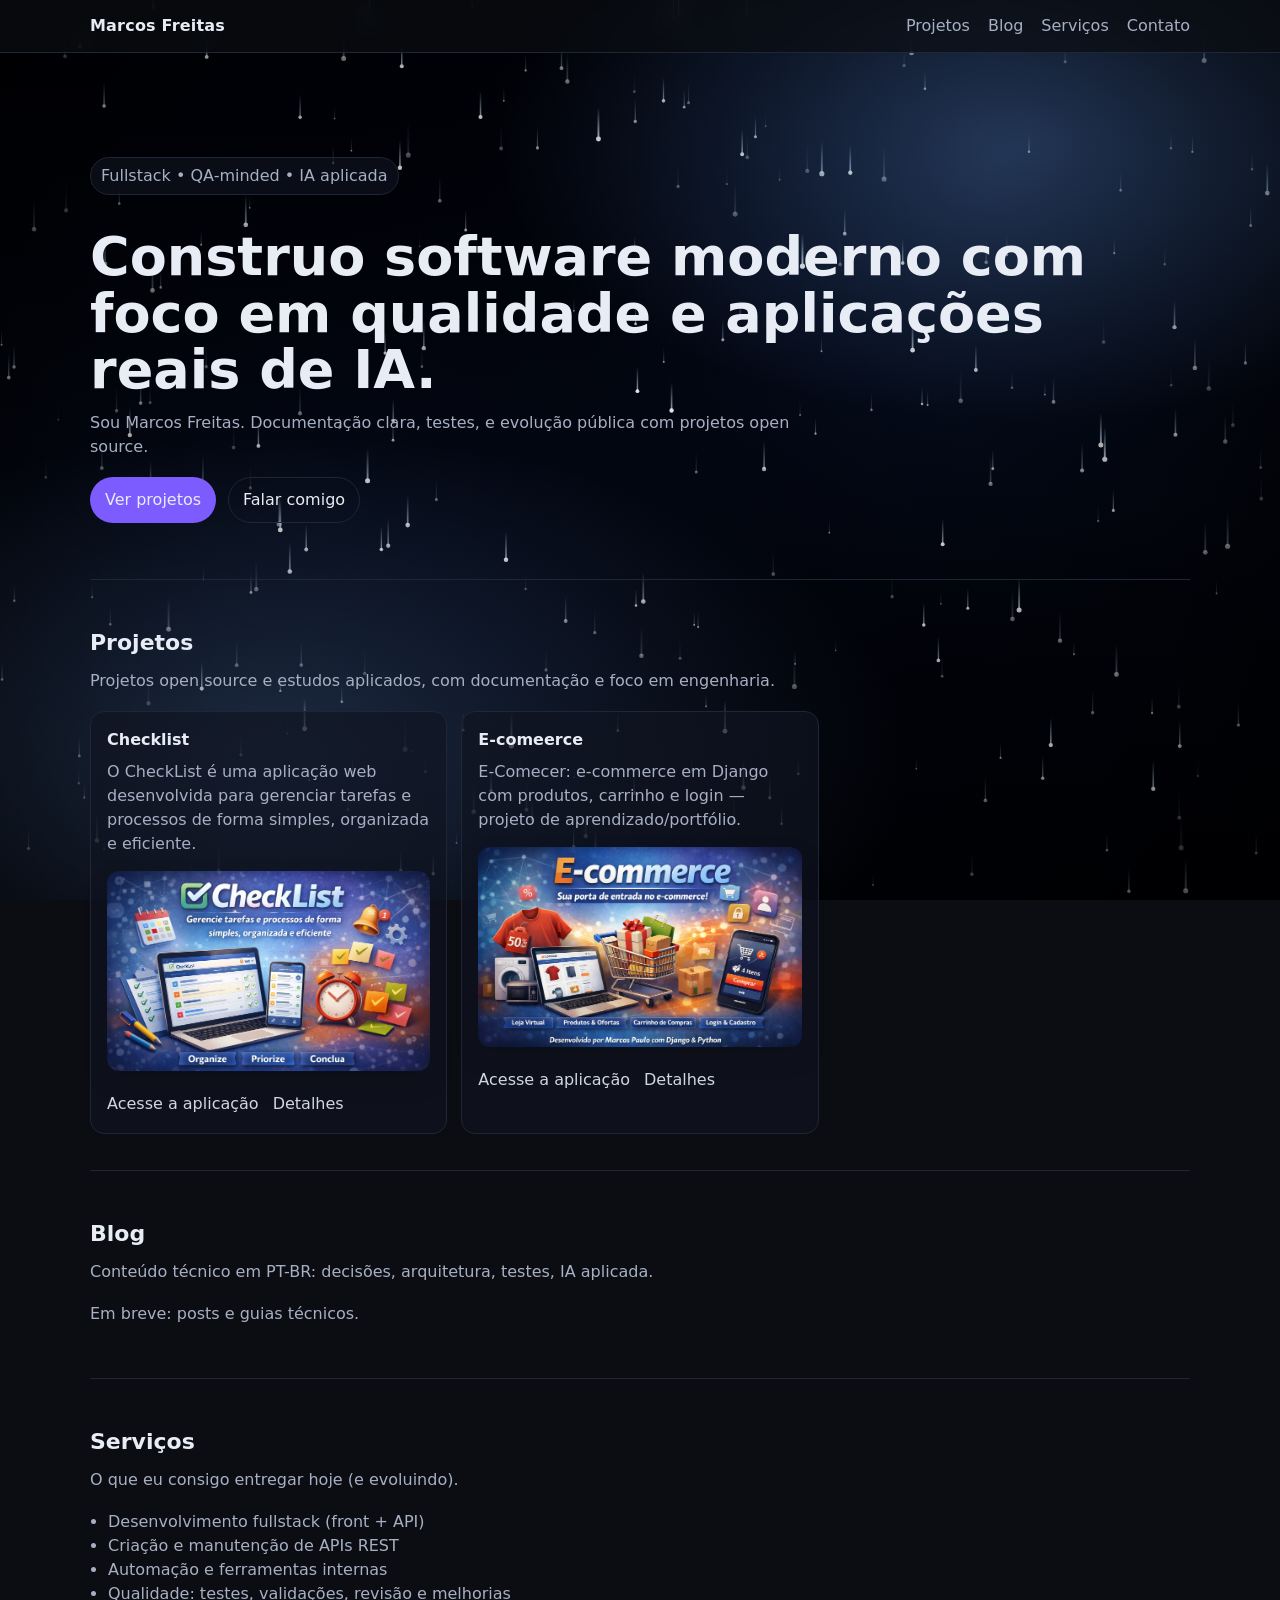
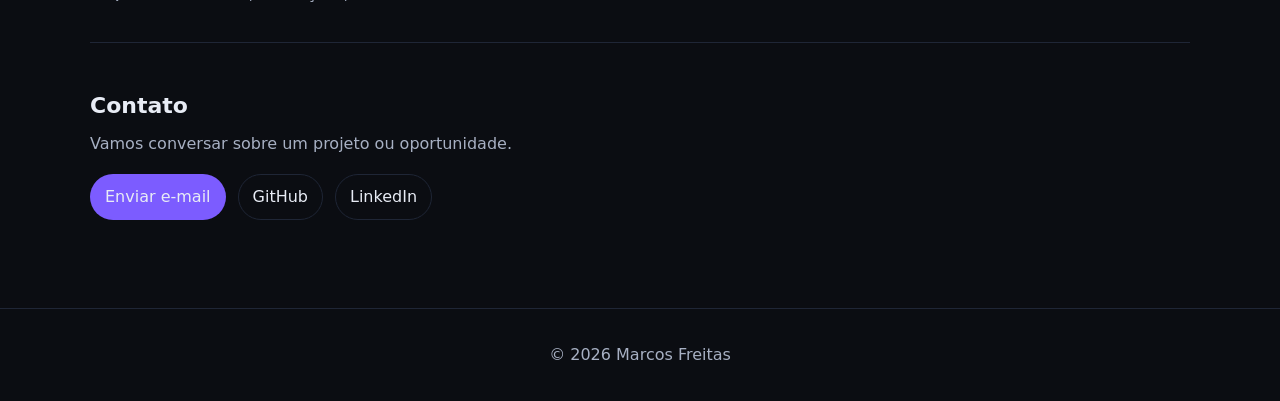
==== commit 7597d82e: "chore: sincroniza alteracoes locais" ====
--- a/index.html
+++ b/index.html
@@ -69,7 +69,7 @@
           <img src="./assets/ checklist.png" alt="Preview da aplicação Checklist" class="card-image">
 
           <div class="card-footer">
-            <a href="https://checklists.tech/login" class="link" target="_blank" rel="noopener noreferrer">Acesse a
+            <a href="https://www.checklists.tech/" class="link" target="_blank" rel="noopener noreferrer">Acesse a
               aplicação</a>
             <a href="#" class="link">Detalhes</a>
           </div>
@@ -85,7 +85,7 @@
           <img src="./assets/e-commerce.png" alt="Preview da aplicação E-Comecer" class="card-image">
 
           <div class="card-footer">
-            <a href="https://marcosfreitas.dev/ecomecer/" class="link" target="_blank" rel="noopener noreferrer">Acesse
+            <a href="https://lojatech.store/" class="link" target="_blank" rel="noopener noreferrer">Acesse
               a aplicação</a>
             <a href="#" class="link">Detalhes</a>
           </div>
